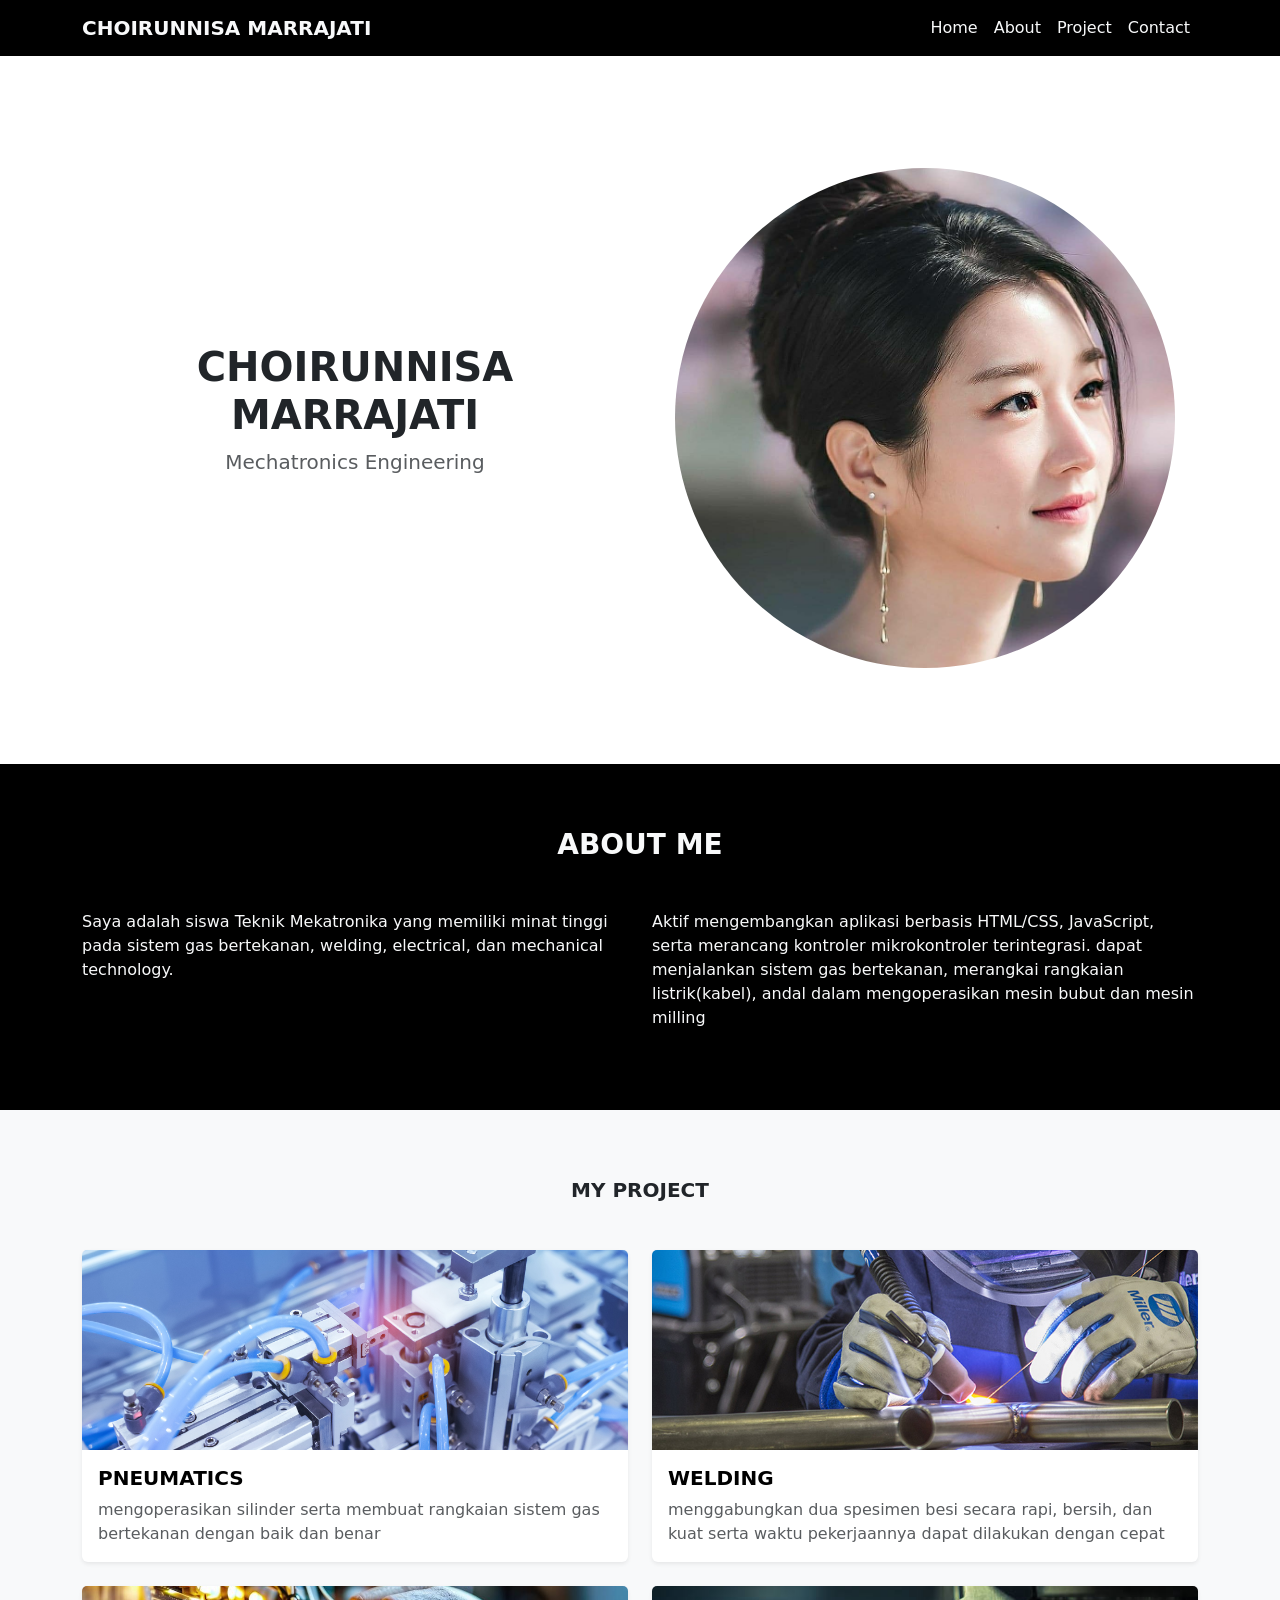
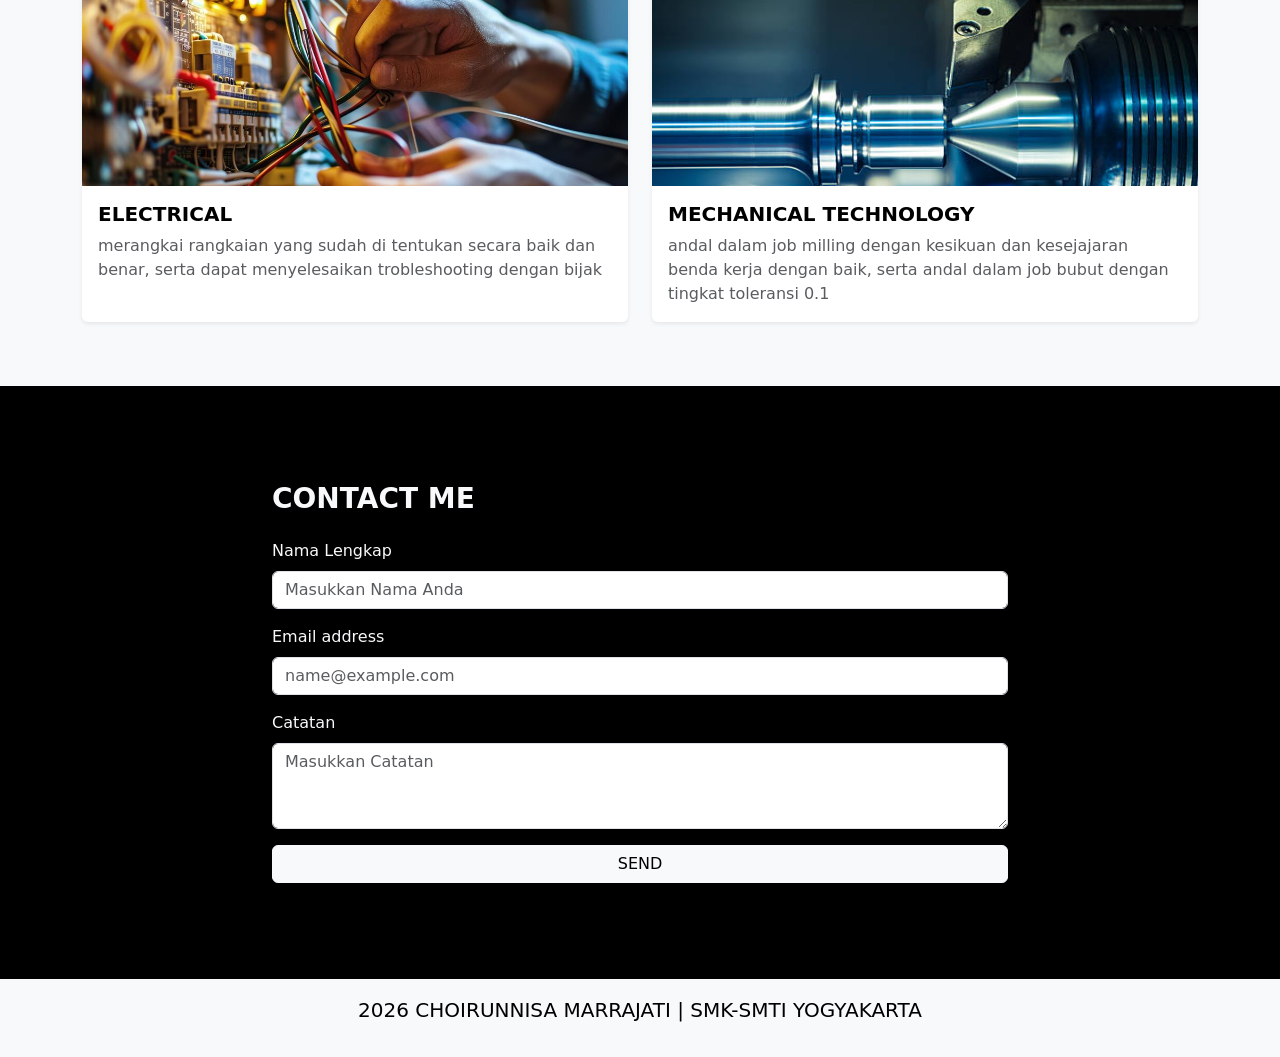
==== index.html @ 6edeff12 "first commit" ====
<!doctype html>
<html lang="en">
  <head>
    <meta charset="utf-8" />
    <meta name="viewport" content="width=device-width, initial-scale=1" />
    <title>PROFILE</title>
    <link
      href="https://cdn.jsdelivr.net/npm/bootstrap@5.3.8/dist/css/bootstrap.min.css"
      rel="stylesheet"
      integrity="sha384-sRIl4kxILFvY47J16cr9ZwB07vP4J8+LH7qKQnuqkuIAvNWLzeN8tE5YBujZqJLB"
      crossorigin="anonymous"
    />

    <!--Icon Bootstrap-->
    <link
      rel="stylesheet"
      href="https://cdn.jsdelivr.net/npm/bootstrap-icons@1.13.1/font/bootstrap-icons.min.css"
    />
    <!--CSS Internal-->
    <style>
      .hero {
        margin-top: 72px;
      }
    </style>
  </head>
  <body>
    <!--Navbar-->
    <nav class="navbar navbar-expand-lg bg-black fixed-top">
      <div class="container">
        <a class="navbar-brand fw-bold text-light" href="#"
          >CHOIRUNNISA MARRAJATI</a
        >
        <button
          class="navbar-toggler"
          type="button"
          data-bs-toggle="collapse"
          data-bs-target="#navbarNav"
          aria-controls="navbarNav"
          aria-expanded="false"
          aria-label="Toggle navigation"
        >
          <span class="navbar-toggler-icon"></span>
        </button>
        <div class="collapse navbar-collapse" id="navbarNav">
          <ul class="navbar-nav ms-auto">
            <li class="nav-item">
              <a class="nav-link text-light" href="#">Home</a>
            </li>
            <li class="nav-item">
              <a class="nav-link text-light" href="#a">About</a>
            </li>
            <li class="nav-item">
              <a class="nav-link text-light" href="#b">Project</a>
            </li>
            <li class="nav-item">
              <a class="nav-link text-light" href="#c">Contact</a>
            </li>
          </ul>
        </div>
      </div>
    </nav>

    <!--Hero Section-->
    <section class="hero py-5">
      <div class="container py-5">
        <div class="row g-4 align-items-center">
          <div class="col-md-6">
            <h1 class="fw-bold text-center">CHOIRUNNISA MARRAJATI</h1>
            <p class="text-muted text-center fs-5">Mechatronics Engineering</p>
          </div>
          <div class="col-md-6 text-center">
            <img
              src="seo yea ji .jpg"
              alt="Hewow Coffee"
              class="img-fluid rounded-circle"
              style="max-width: 500px"
            />
          </div>
        </div>
      </div>
    </section>

    <!--Section About-->
    <section id="a" class="about py-3 bg-black">
      <div class="container py-5">
        <div class="row justify-content-center">
          <h3 class="fw-bold text-center mb-5 text-light">ABOUT ME</h3>
          <div class="col-md-6 align-items-center">
            <p class="text-light">
              Saya adalah siswa Teknik Mekatronika yang memiliki minat tinggi
              pada sistem gas bertekanan, welding, electrical, dan mechanical
              technology.
            </p>
          </div>
          <div class="col-md-6 align-items-center">
            <p class="text-light">
              Aktif mengembangkan aplikasi berbasis HTML/CSS, JavaScript, serta
              merancang kontroler mikrokontroler terintegrasi. dapat menjalankan
              sistem gas bertekanan, merangkai rangkaian listrik(kabel), andal
              dalam mengoperasikan mesin bubut dan mesin milling
            </p>
          </div>
        </div>
      </div>
    </section>

    <!--Section Menu-->
    <section id="b" class="project py-3 bg-light">
      <div class="container py-5">
        <h3 class="fw-bold text-center fs-5 mb-5 mt-1">MY PROJECT</h3>
        <div class="row g-4">
          <!--kolom 1-->
          <div class="col-md-6">
            <div class="card h-100 shadow-sm border-0">
              <img
                src="pneumatik.jpg"
                class="card-img-top"
                style="height: 200px; object-fit: cover"
                alt="Pneumatics"
              />
              <div class="card-body">
                <div
                  class="d-flex justify-content-between align-items-center mb-2"
                >
                  <h5 class="text-black fs-5 fw-bold mb-0">PNEUMATICS</h5>
                </div>
                <p class="card-text text-muted fs-6">
                  mengoperasikan silinder serta membuat rangkaian sistem gas
                  bertekanan dengan baik dan benar
                </p>
              </div>
            </div>
          </div>
          <div class="col-md-6">
            <div class="card h-100 shadow-sm border-0">
              <img
                src="welding.jpg"
                class="card-img-top"
                style="height: 200px; object-fit: cover"
                alt="Red Velvet"
              />
              <div class="card-body">
                <div
                  class="d-flex justify-content-between align-items-center mb-2"
                >
                  <h5 class="text-black fs-5 fw-bold mb-0">WELDING</h5>
                </div>
                <p class="card-text text-muted fs-6">
                  menggabungkan dua spesimen besi secara rapi, bersih, dan kuat
                  serta waktu pekerjaannya dapat dilakukan dengan cepat
                </p>
              </div>
            </div>
          </div>
          <div class="col-md-6">
            <div class="card h-100 shadow-sm border-0">
              <img
                src="electrical.jpg"
                class="card-img-top"
                style="height: 200px; object-fit: cover"
                alt="electrical"
              />
              <div class="card-body">
                <div
                  class="d-flex justify-content-between align-items-center mb-2"
                >
                  <h5 class="text-black fs-5 fw-bold mb-0">ELECTRICAL</h5>
                </div>
                <p class="card-text text-muted fs-6">
                  merangkai rangkaian yang sudah di tentukan secara baik dan
                  benar, serta dapat menyelesaikan trobleshooting dengan bijak
                </p>
              </div>
            </div>
          </div>
          <div class="col-md-6">
            <div class="card h-100 shadow-sm border-0">
              <img
                src="mechanical technology.jpg"
                class="card-img-top"
                style="height: 200px; object-fit: cover"
                alt="Mechanical Technology"
              />
              <div class="card-body">
                <div
                  class="d-flex justify-content-between align-items-center mb-2"
                >
                  <h5 class="text-black fs-5 fw-bold mb-0">
                    MECHANICAL TECHNOLOGY
                  </h5>
                </div>
                <p class="card-text text-muted fs-6">
                  andal dalam job milling dengan kesikuan dan kesejajaran benda
                  kerja dengan baik, serta andal dalam job bubut dengan tingkat
                  toleransi 0.1
                </p>
              </div>
            </div>
          </div>
        </div>
      </div>
    </section>

    <!--Reservasi-->
    <section id="c" class="reservasi py-5 bg-black">
      <div class="container py-5">
        <div class="row justify-content-center">
          <div class="col-lg-8">
            <h3 class="fw-bold mb-4 text-light">CONTACT ME</h3>
            <!-- Form diberikan id="formReservasi" -->
            <form id="formReservasi">
              <div class="mb-3">
                <label for="Nama" class="form-label text-light"
                  >Nama Lengkap</label
                >
                <input
                  type="text"
                  class="form-control"
                  id="Nama"
                  placeholder="Masukkan Nama Anda"
                  required
                />
              </div>
              <div class="mb-3">
                <label
                  for="exampleFormControlInput1"
                  class="form-label text-light"
                  >Email address</label
                >
                <input
                  type="email"
                  class="form-control"
                  id="exampleFormControlInput1"
                  placeholder="name@example.com"
                />
              </div>
              <div class="mb-3">
                <label for="keterangan" class="form-label text-light"
                  >Catatan</label
                >
                <textarea
                  class="form-control"
                  id="keterangan"
                  rows="3"
                  placeholder="Masukkan Catatan"
                ></textarea>
              </div>
              <!-- Tombol diubah tipe nya menjadi "submit" -->
              <button type="button" class="btn btn-light w-100">SEND</button>
            </form>
          </div>
        </div>
      </div>
    </section>

    <!--Footer-->
    <section class="footer bg-light py-3 text-center text-black fs-5">
      <p>2026 CHOIRUNNISA MARRAJATI | SMK-SMTI YOGYAKARTA</p>
    </section>

    <!--JS Bootstrap-->
    <script
      src="https://cdn.jsdelivr.net/npm/bootstrap@5.3.8/dist/js/bootstrap.bundle.min.js"
      integrity="sha384-FKyoEForCGlyvwx9Hj09JcYn3nv7wiPVlz7YYwJrWVcXK/BmnVDxM+D2scQbITxI"
      crossorigin="anonymous"
    ></script>

    <!-- Script untuk Kirim WhatsApp -->
    <script>
      document
        .getElementById("formReservasi")
        .addEventListener("submit", function (event) {
          event.preventDefault(); // Mencegah form reload halaman

          // Ambil nilai dari input form
          let nama = document.getElementById("Nama").value;
          let wa = document.getElementById("wa").value;
          let tgl = document.getElementById("tgl").value;
          let jumlah = document.getElementById("jumlah").value;

          // Nomor WhatsApp tujuan (format internasional tanpa tanda +, contoh: 62895601398020)
          let nomorTujuan = "62895601398020";

          // Format pesan teks yang akan dikirim ke WhatsApp
          let pesan =
            `Halo HEWOW COFFEE, saya ingin melakukan reservasi meja.\n\n` +
            `*Nama Lengkap:* ${nama}\n` +
            `*Nomor WhatsApp:* ${wa}\n` +
            `*Tanggal & Waktu:* ${tgl}\n` +
            `*Jumlah Orang:* ${jumlah}`;

          // Encode pesan agar aman dibaca URL
          let urlWhatsApp = `https://wa.me/${nomorTujuan}?text=${encodeURIComponent(pesan)}`;

          // Buka link WhatsApp di tab baru
          window.open(urlWhatsApp, "_blank");
        });
    </script>
  </body>
</html>
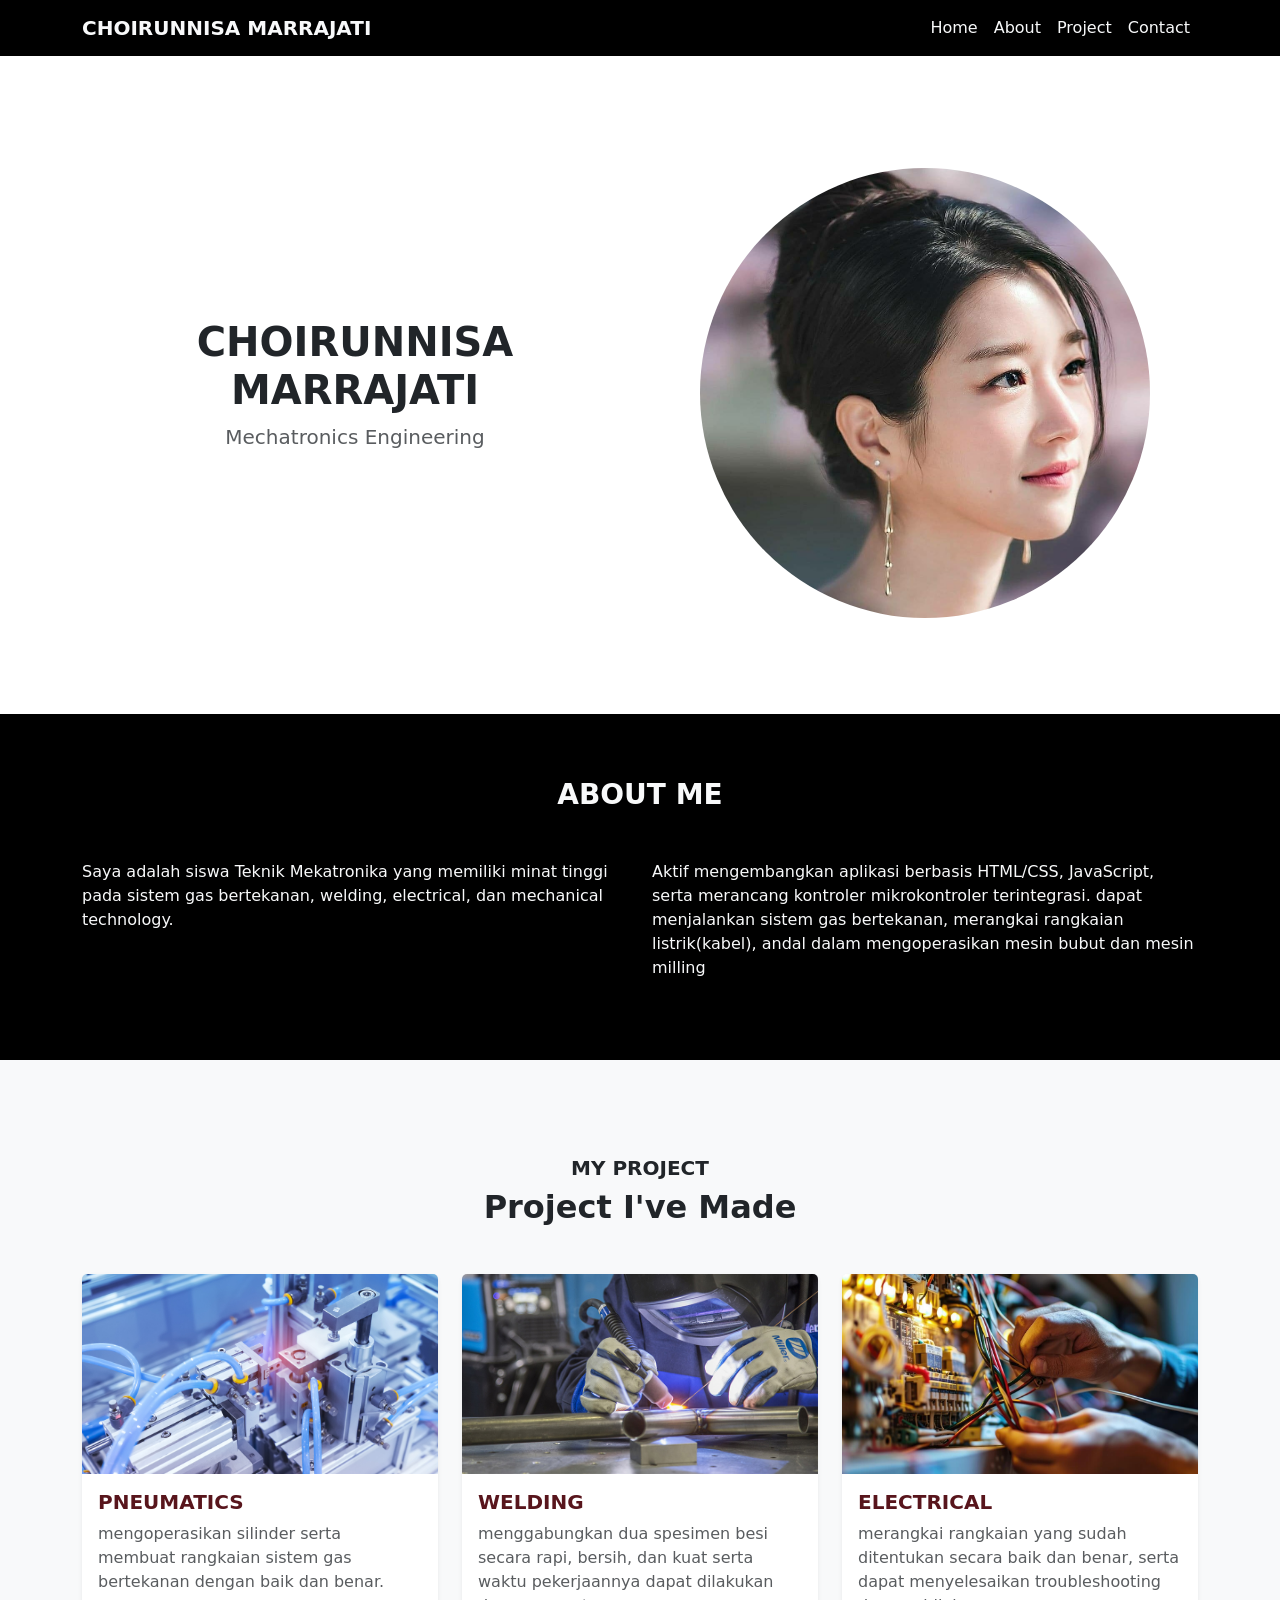
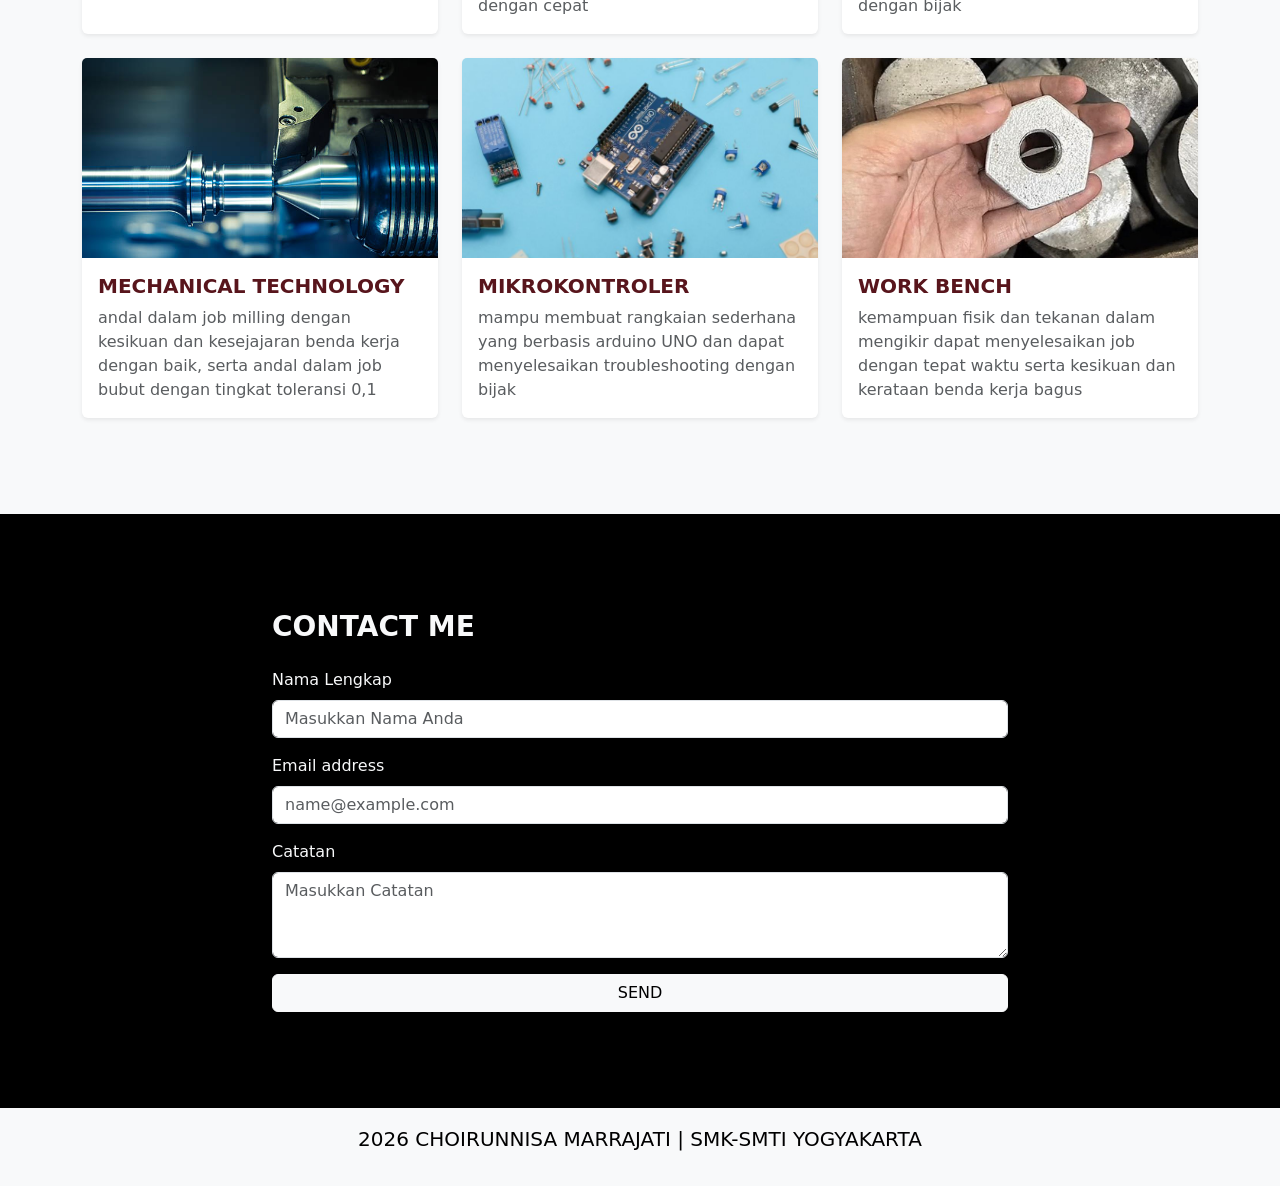
==== commit 54784b91: "menambahkan card dan mengubah size foto" ====
--- a/index.html
+++ b/index.html
@@ -73,7 +73,7 @@
               src="seo yea ji .jpg"
               alt="Hewow Coffee"
               class="img-fluid rounded-circle"
-              style="max-width: 500px"
+              style="max-width: 450px"
             />
           </div>
         </div>
@@ -105,12 +105,15 @@
     </section>
 
     <!--Section Menu-->
-    <section id="b" class="project py-3 bg-light">
+    <section id="b" class="menu py-5 bg-light">
       <div class="container py-5">
-        <h3 class="fw-bold text-center fs-5 mb-5 mt-1">MY PROJECT</h3>
+        <h3 class="fw-bold text-center fs-5">MY PROJECT</h3>
+        <h2 class="text-dark text-center fw-bold mt-1 mb-5">
+          Project I've Made
+        </h2>
         <div class="row g-4">
           <!--kolom 1-->
-          <div class="col-md-6">
+          <div class="col-md-4">
             <div class="card h-100 shadow-sm border-0">
               <img
                 src="pneumatik.jpg"
@@ -122,28 +125,32 @@
                 <div
                   class="d-flex justify-content-between align-items-center mb-2"
                 >
-                  <h5 class="text-black fs-5 fw-bold mb-0">PNEUMATICS</h5>
+                  <h5 class="text-danger-emphasis fs-5 fw-bold mb-0">
+                    PNEUMATICS
+                  </h5>
                 </div>
                 <p class="card-text text-muted fs-6">
                   mengoperasikan silinder serta membuat rangkaian sistem gas
-                  bertekanan dengan baik dan benar
-                </p>
-              </div>
-            </div>
-          </div>
-          <div class="col-md-6">
+                  bertekanan dengan baik dan benar.
+                </p>
+              </div>
+            </div>
+          </div>
+          <div class="col-md-4">
             <div class="card h-100 shadow-sm border-0">
               <img
                 src="welding.jpg"
                 class="card-img-top"
                 style="height: 200px; object-fit: cover"
-                alt="Red Velvet"
-              />
-              <div class="card-body">
-                <div
-                  class="d-flex justify-content-between align-items-center mb-2"
-                >
-                  <h5 class="text-black fs-5 fw-bold mb-0">WELDING</h5>
+                alt="welding"
+              />
+              <div class="card-body">
+                <div
+                  class="d-flex justify-content-between align-items-center mb-2"
+                >
+                  <h5 class="text-danger-emphasis fs-5 fw-bold mb-0">
+                    WELDING
+                  </h5>
                 </div>
                 <p class="card-text text-muted fs-6">
                   menggabungkan dua spesimen besi secara rapi, bersih, dan kuat
@@ -152,7 +159,7 @@
               </div>
             </div>
           </div>
-          <div class="col-md-6">
+          <div class="col-md-4">
             <div class="card h-100 shadow-sm border-0">
               <img
                 src="electrical.jpg"
@@ -164,35 +171,84 @@
                 <div
                   class="d-flex justify-content-between align-items-center mb-2"
                 >
-                  <h5 class="text-black fs-5 fw-bold mb-0">ELECTRICAL</h5>
-                </div>
-                <p class="card-text text-muted fs-6">
-                  merangkai rangkaian yang sudah di tentukan secara baik dan
-                  benar, serta dapat menyelesaikan trobleshooting dengan bijak
-                </p>
-              </div>
-            </div>
-          </div>
-          <div class="col-md-6">
+                  <h5 class="text-danger-emphasis fs-5 fw-bold mb-0">
+                    ELECTRICAL
+                  </h5>
+                </div>
+                <p class="card-text text-muted fs-6">
+                  merangkai rangkaian yang sudah ditentukan secara baik dan
+                  benar, serta dapat menyelesaikan troubleshooting dengan bijak
+                </p>
+              </div>
+            </div>
+          </div>
+          <div class="col-md-4">
             <div class="card h-100 shadow-sm border-0">
               <img
                 src="mechanical technology.jpg"
                 class="card-img-top"
                 style="height: 200px; object-fit: cover"
-                alt="Mechanical Technology"
-              />
-              <div class="card-body">
-                <div
-                  class="d-flex justify-content-between align-items-center mb-2"
-                >
-                  <h5 class="text-black fs-5 fw-bold mb-0">
+                alt="Mechanical technology"
+              />
+              <div class="card-body">
+                <div
+                  class="d-flex justify-content-between align-items-center mb-2"
+                >
+                  <h5 class="text-danger-emphasis fs-5 fw-bold mb-0">
                     MECHANICAL TECHNOLOGY
                   </h5>
                 </div>
                 <p class="card-text text-muted fs-6">
                   andal dalam job milling dengan kesikuan dan kesejajaran benda
                   kerja dengan baik, serta andal dalam job bubut dengan tingkat
-                  toleransi 0.1
+                  toleransi 0,1
+                </p>
+              </div>
+            </div>
+          </div>
+          <div class="col-md-4">
+            <div class="card h-100 shadow-sm border-0">
+              <img
+                src="mikrokontroler.jpg"
+                class="card-img-top"
+                style="height: 200px; object-fit: cover"
+                alt="mikrokontroler"
+              />
+              <div class="card-body">
+                <div
+                  class="d-flex justify-content-between align-items-center mb-2"
+                >
+                  <h5 class="text-danger-emphasis fs-5 fw-bold mb-0">
+                    MIKROKONTROLER
+                  </h5>
+                </div>
+                <p class="card-text text-muted fs-6">
+                  mampu membuat rangkaian sederhana yang berbasis arduino UNO
+                  dan dapat menyelesaikan troubleshooting dengan bijak
+                </p>
+              </div>
+            </div>
+          </div>
+          <div class="col-md-4">
+            <div class="card h-100 shadow-sm border-0">
+              <img
+                src="workbench.jpeg"
+                class="card-img-top"
+                style="height: 200px; object-fit: cover"
+                alt="work bench"
+              />
+              <div class="card-body">
+                <div
+                  class="d-flex justify-content-between align-items-center mb-2"
+                >
+                  <h5 class="text-danger-emphasis fs-5 fw-bold mb-0">
+                    WORK BENCH
+                  </h5>
+                </div>
+                <p class="card-text text-muted fs-6">
+                  kemampuan fisik dan tekanan dalam mengikir dapat menyelesaikan
+                  job dengan tepat waktu serta kesikuan dan kerataan benda kerja
+                  bagus
                 </p>
               </div>
             </div>
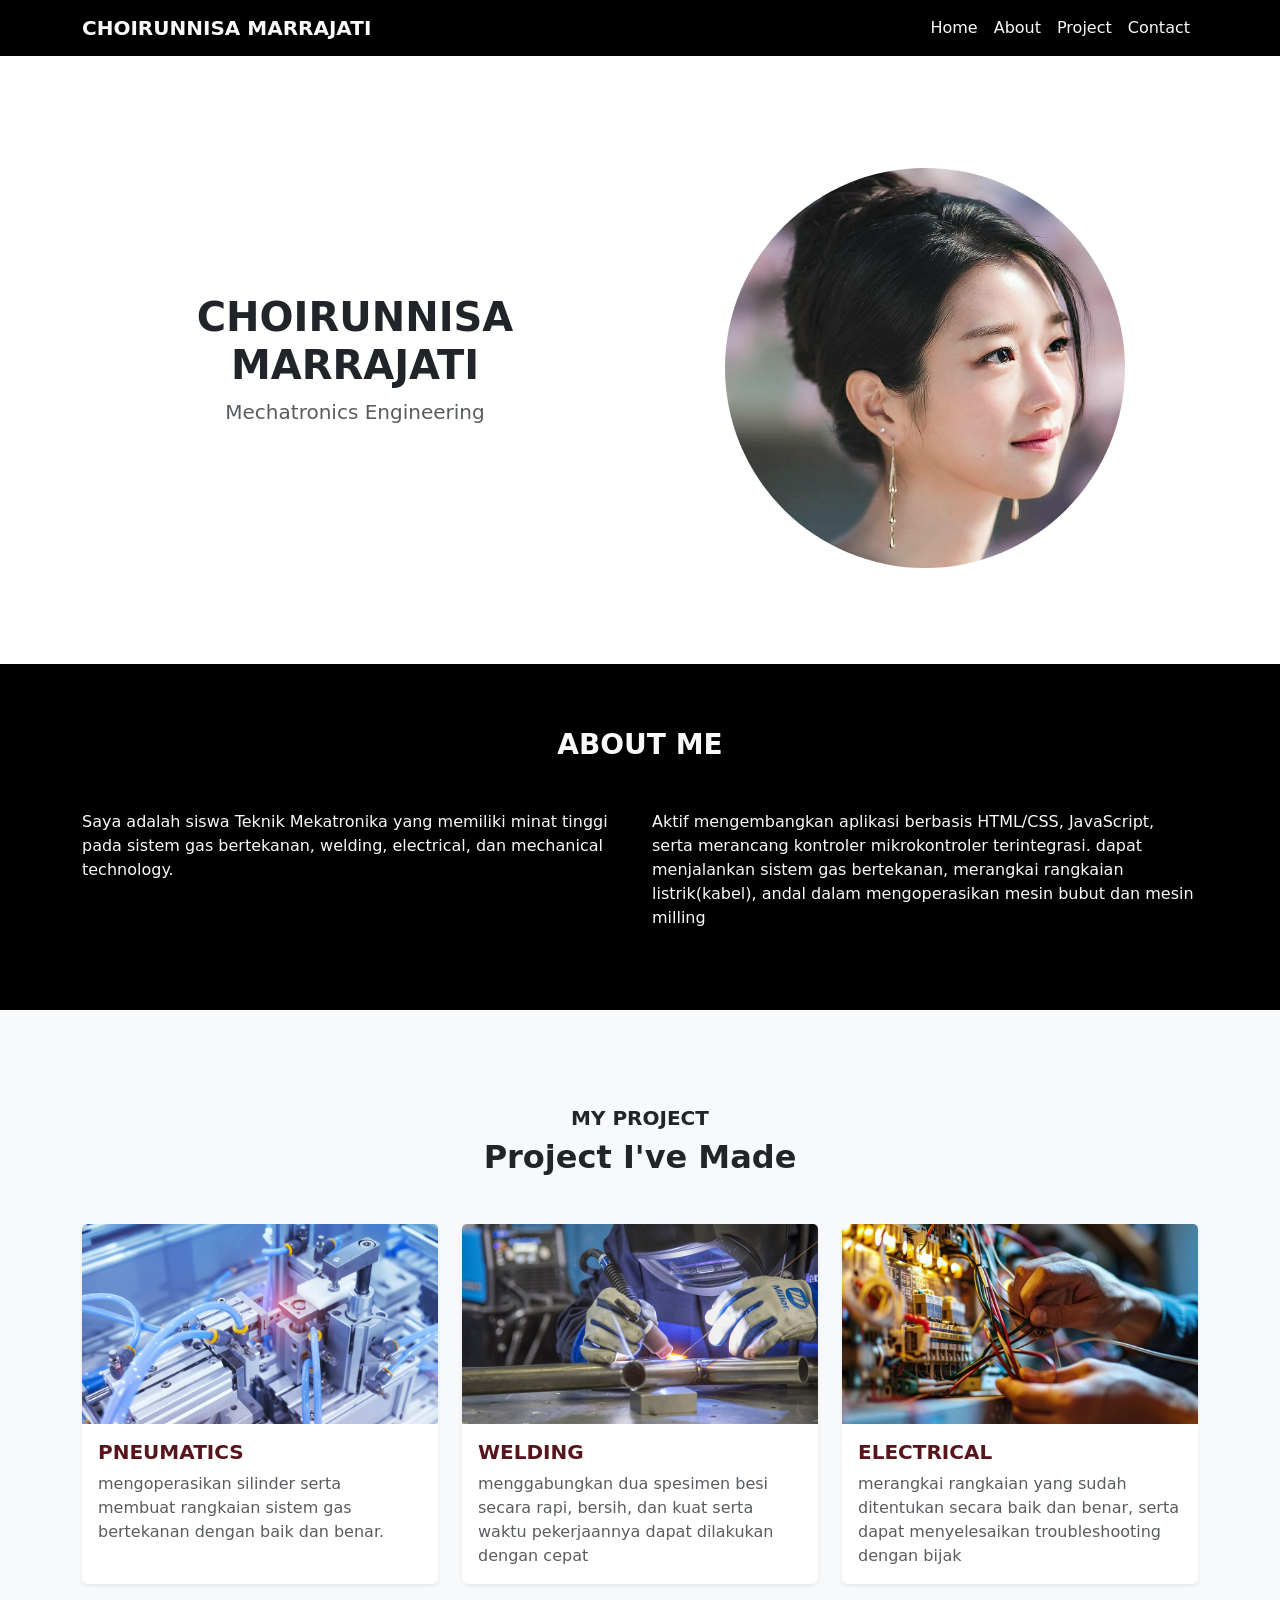
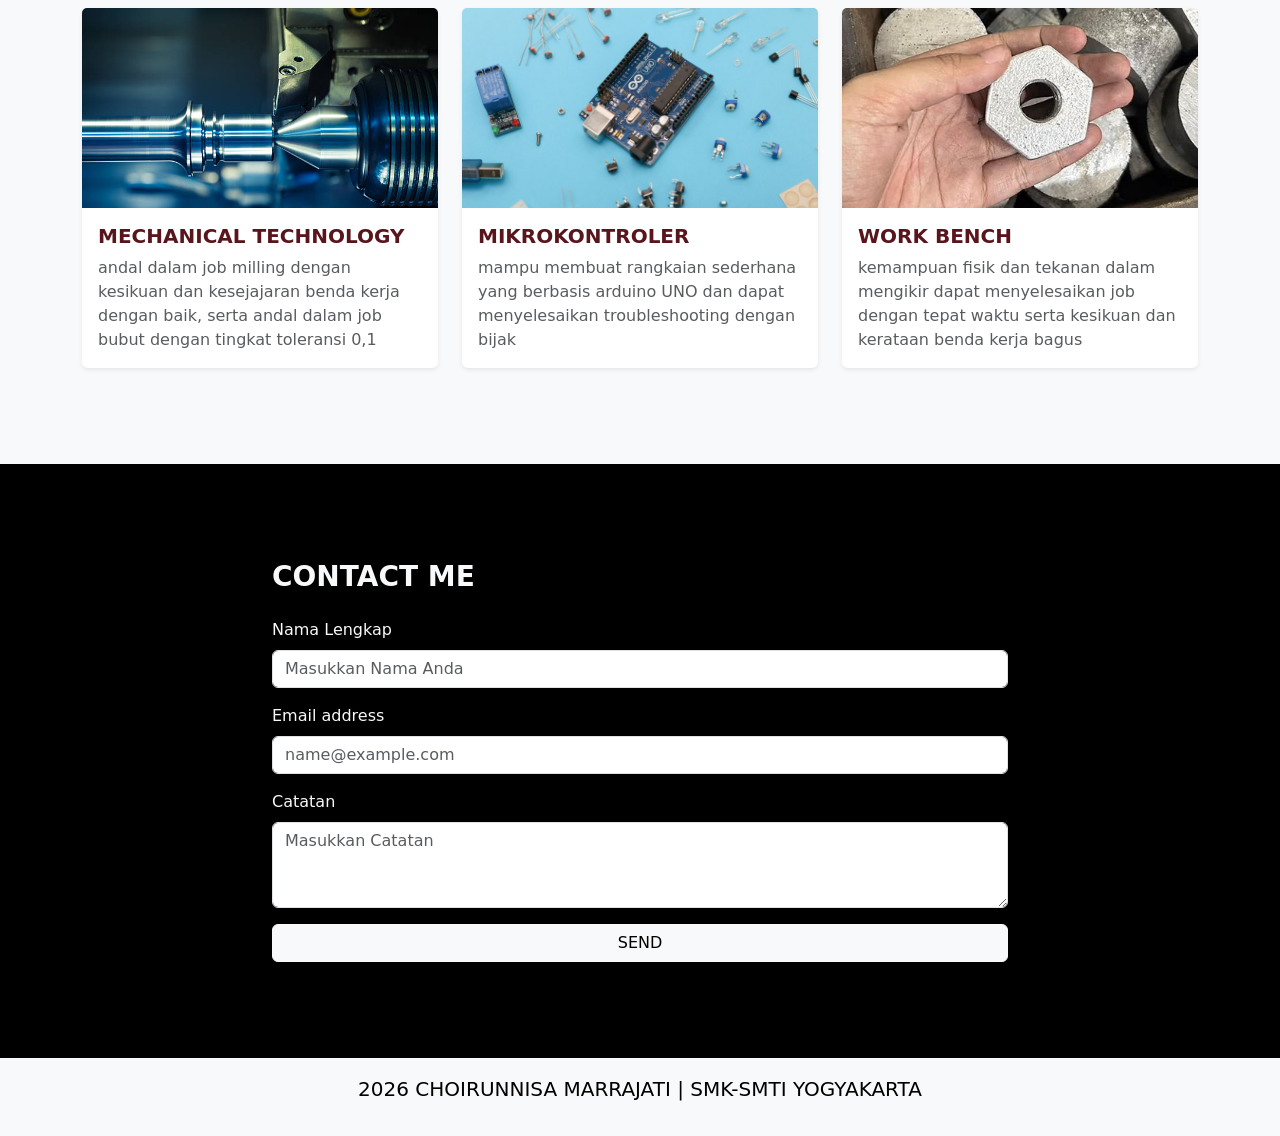
==== commit d29b643b: "mengubah size foto lagi" ====
--- a/index.html
+++ b/index.html
@@ -73,7 +73,7 @@
               src="seo yea ji .jpg"
               alt="Hewow Coffee"
               class="img-fluid rounded-circle"
-              style="max-width: 450px"
+              style="max-width: 400px"
             />
           </div>
         </div>
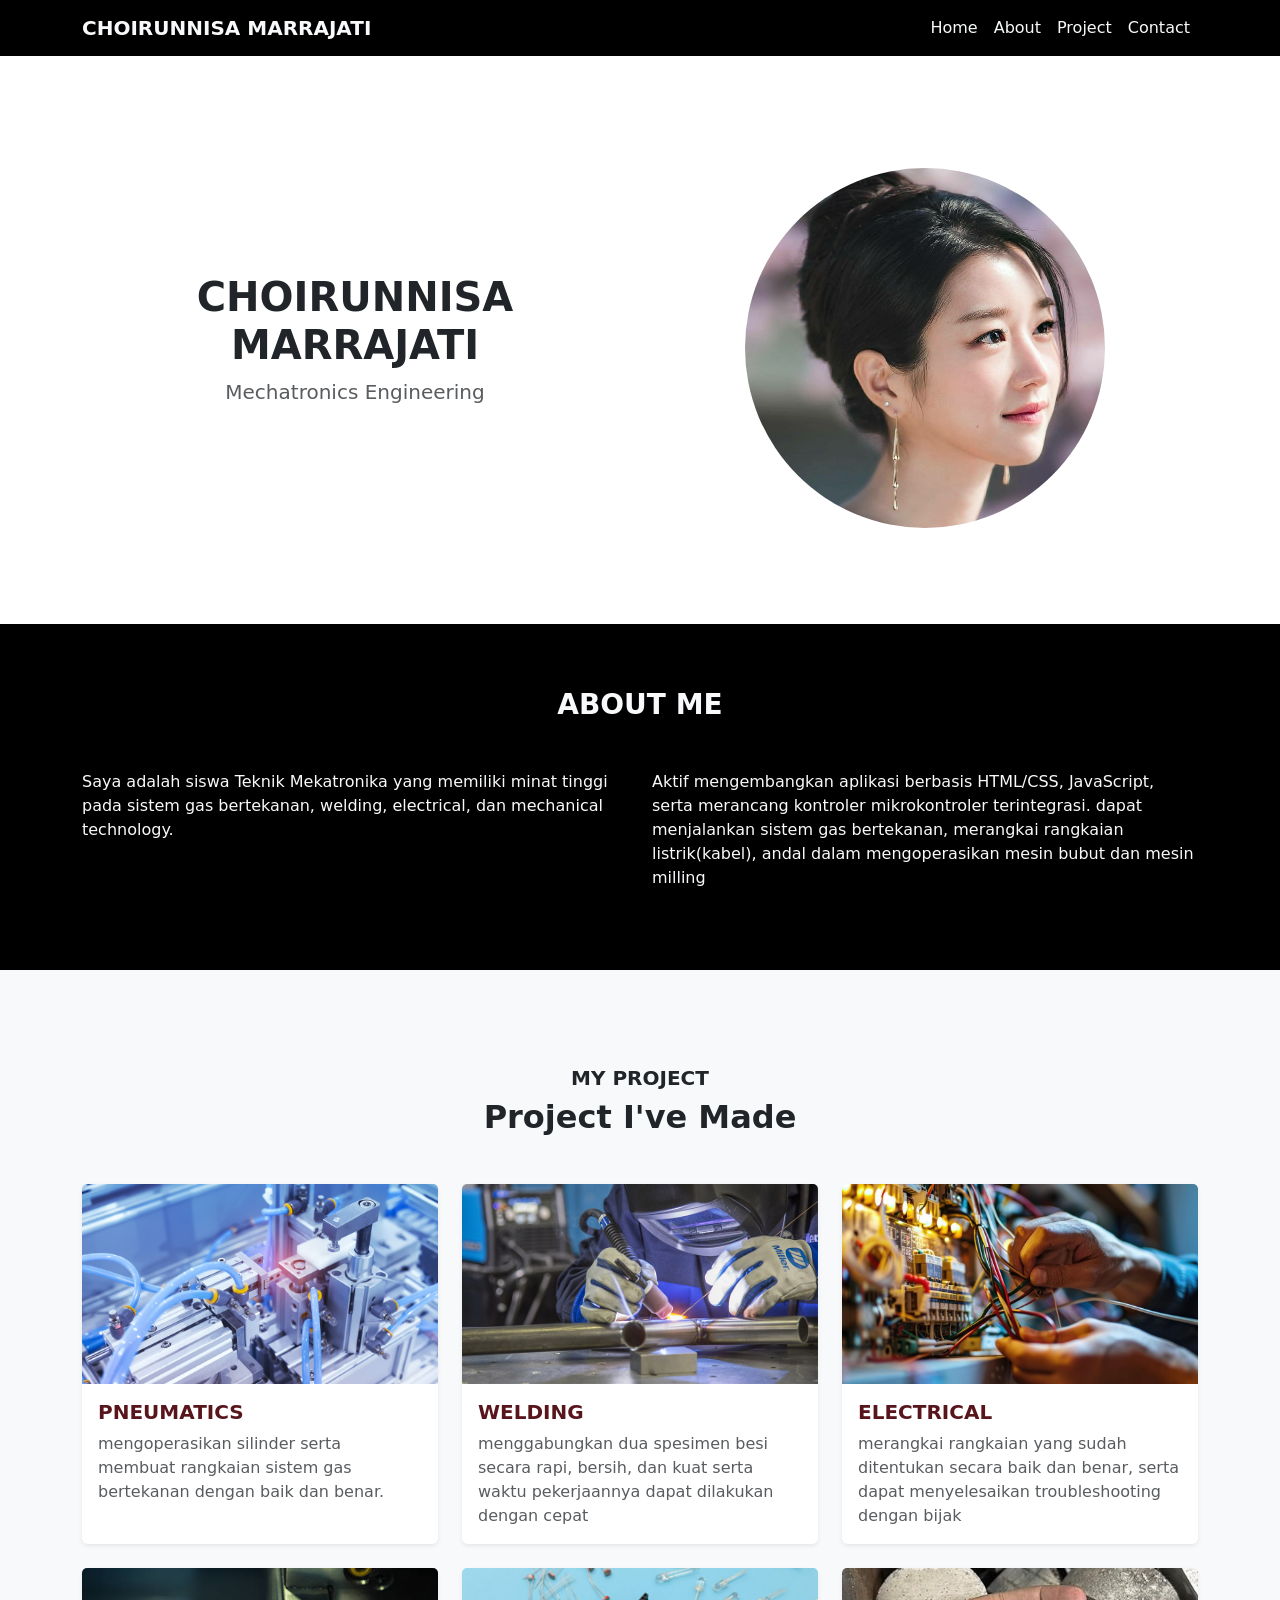
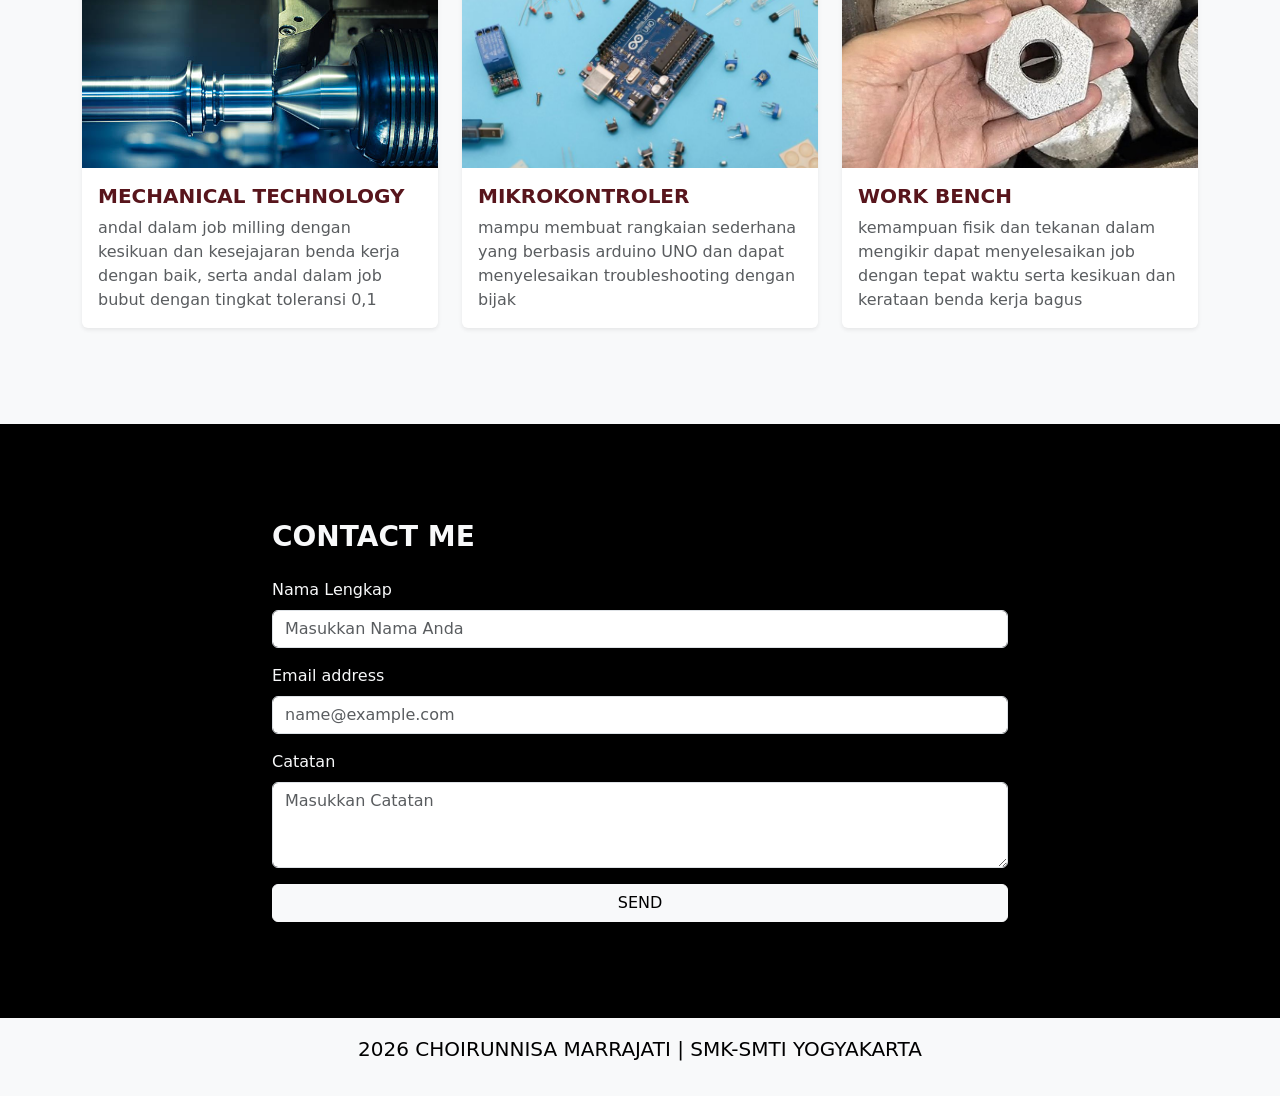
==== commit 5ff24ec3: "mengubah size foto lagi2" ====
--- a/index.html
+++ b/index.html
@@ -73,7 +73,7 @@
               src="seo yea ji .jpg"
               alt="Hewow Coffee"
               class="img-fluid rounded-circle"
-              style="max-width: 400px"
+              style="max-width: 360px"
             />
           </div>
         </div>
